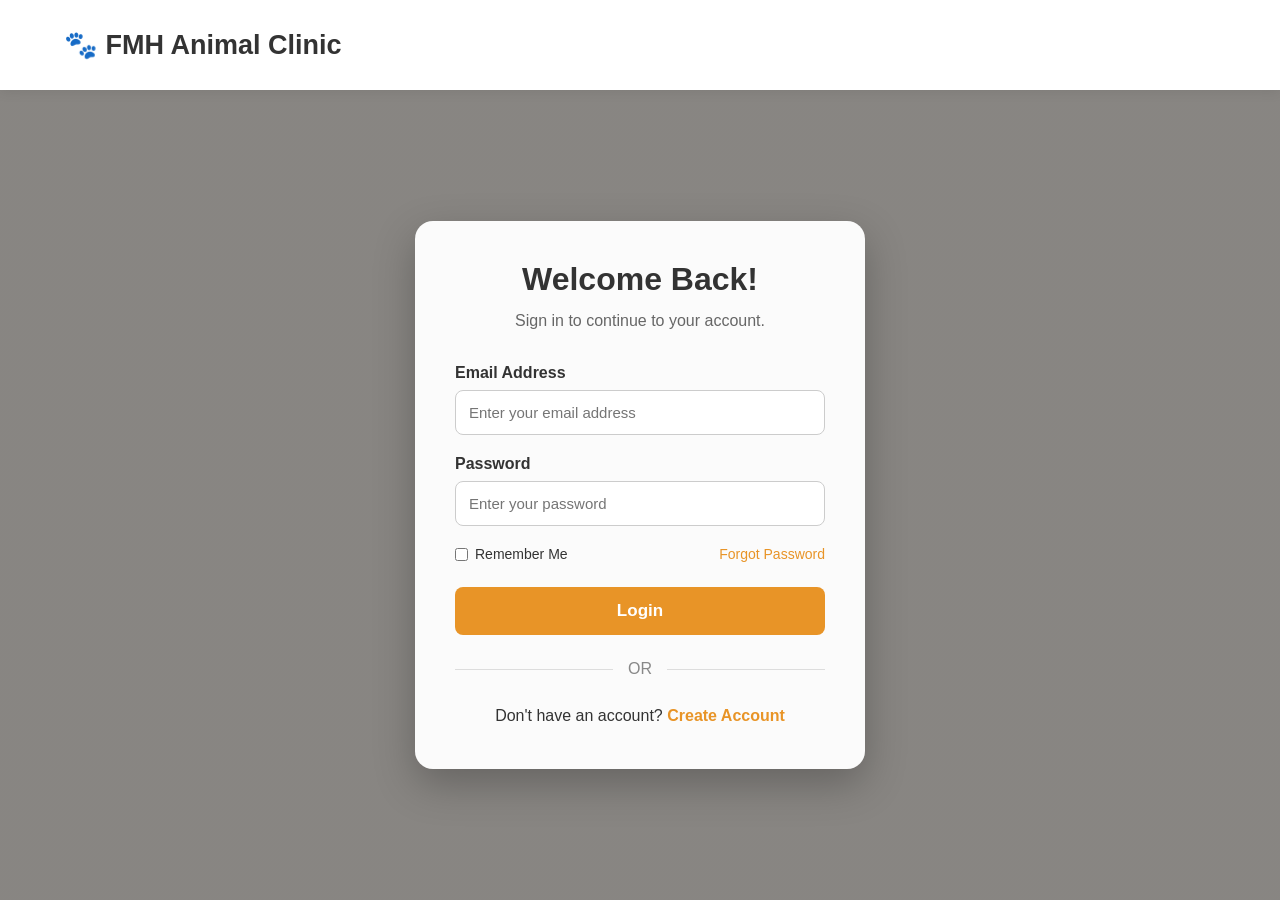
==== index.html @ 65edcec3 "Add files via upload" ====
<!DOCTYPE html>
<html lang="en">
<head>
  <meta charset="UTF-8">
  <meta name="viewport" content="width=device-width, initial-scale=1.0">
  <title>FMH Animal Clinic | Log In</title>

  <link rel="stylesheet" href="animal.css">
</head>
<body class="login-page">

  <header>

    <h2 class="logo">🐾 FMH Animal Clinic</h2>

  </header>

  <main class="login-container">

    <div class="login-card">

      <h1>Welcome Back!</h1>

      <p class="login-description">
        Sign in to continue to your account.
      </p>

      <form action="dashboard.html" method="get">

        <div class="form-group">

          <label for="email">
            Email Address
          </label>

          <input
            type="email"
            id="email"
            name="email"
            placeholder="Enter your email address"
            autocomplete="email"
            required>

        </div>

        <div class="form-group">

          <label for="password">
            Password
          </label>

          <input
            type="password"
            id="password"
            name="password"
            placeholder="Enter your password"
            autocomplete="current-password"
            required>

        </div>

        <div class="login-options">

          <label class="rememberme">

            <input
              type="checkbox"
              id="rememberme"
              name="rememberme">

            Remember Me

          </label>

          <a href="forgotpass.html">
            Forgot Password
          </a>

        </div>

        <button class="loginbtn" type="submit">
          Login
        </button>

      </form>

      <div class="divider">

        <span>OR</span>

      </div>

      <div class="register">

        <p>

          Don't have an account?

          <a href="register.html">
            Create Account
          </a>

        </p>

      </div>

    </div>

  </main>

</body>
</html>
---- animal.css ----
* {
  margin: 0;
  padding: 0;
  box-sizing: border-box;
}

html {
  scroll-behavior: smooth;
  scroll-padding-top: 90px;
}

body {
  font-family: Arial, sans-serif;
  color: #333;
  background: #f7f3ed;
}

a {
  transition: 0.3s ease;
}

header {
  width: 100%;
  min-height: 90px;
  padding: 20px 5%;
  background: white;
  display: flex;
  align-items: center;
  justify-content: space-between;
  box-shadow: 0 2px 12px rgba(0, 0, 0, 0.08);
  position: sticky;
  top: 0;
  z-index: 1000;
}

.logo {
  font-size: 27px;
  font-weight: bold;
  color: #333;
  white-space: nowrap;
}

.home-header {
  position: sticky;
}

.navigator {
  display: flex;
  align-items: center;
  gap: 35px;
}

.navigator a {
  color: #333;
  text-decoration: none;
  font-size: 16px;
  font-weight: 500;
}

.navigator a:hover {
  color: #e89427;
}

.hero {
  width: 100%;
  min-height: calc(100vh - 90px);

  background-image:
    linear-gradient(
      rgba(0, 0, 0, 0.42),
      rgba(0, 0, 0, 0.42)
    ),
    url("image/home.jpg");

  background-size: cover;
  background-position: center;
  background-repeat: no-repeat;

  display: flex;
  align-items: center;
  justify-content: center;

  text-align: center;
  color: white;

  padding: 80px 20px;
}

.hero > div {
  width: 100%;
  max-width: 900px;
}

.hero h1 {
  font-size: 55px;
  line-height: 1.15;
  margin-bottom: 25px;
}

.hero p {
  max-width: 750px;
  margin: 0 auto 40px;
  font-size: 20px;
  line-height: 1.7;
}

.bookbtn {
  display: inline-block;
  padding: 15px 32px;
  background: #e89427;
  color: white;
  text-decoration: none;
  border-radius: 8px;
  font-size: 17px;
  font-weight: bold;
}

.bookbtn:hover {
  background: #d57d13;
  transform: translateY(-3px);
}

.services {
  width: 100%;
  min-height: 100vh;

  background-image:
    linear-gradient(
      rgba(0, 0, 0, 0.48),
      rgba(0, 0, 0, 0.48)
    ),
    url("image/services.jpg");

  background-size: cover;
  background-position: center;
  background-repeat: no-repeat;

  padding: 100px 7%;

  text-align: center;
  color: white;
}

.services h2 {
  font-size: 45px;
  margin-bottom: 15px;
}

.services > p {
  font-size: 19px;
  margin-bottom: 60px;
}

.services > div {
  width: 280px;
  height: 190px;

  display: inline-flex;
  align-items: center;
  justify-content: center;

  margin: 15px;

  background: rgba(255, 255, 255, 0.95);
  color: #333;

  border-radius: 18px;

  font-size: 22px;
  font-weight: bold;

  box-shadow: 0 10px 30px rgba(0, 0, 0, 0.25);

  transition: 0.3s ease;
}

.services > div:hover {
  transform: translateY(-10px);
}

#aboutus.contact {
  width: 100%;
  min-height: 100vh;

  background-image:
    linear-gradient(
      rgba(0, 0, 0, 0.48),
      rgba(0, 0, 0, 0.48)
    ),
    url("image/about.jpg");

  background-size: cover;
  background-position: center;
  background-repeat: no-repeat;

  display: flex;
  flex-direction: column;
  align-items: center;
  justify-content: center;

  text-align: center;
  color: white;

  padding: 100px 20px;
}

#aboutus h2 {
  font-size: 45px;
  margin-bottom: 30px;
}

#aboutus p {
  width: 100%;
  max-width: 750px;

  font-size: 19px;
  line-height: 1.8;

  margin-bottom: 18px;
}

#contact.contact {
  width: 100%;
  min-height: 100vh;

  background-image:
    linear-gradient(
      rgba(0, 0, 0, 0.52),
      rgba(0, 0, 0, 0.52)
    ),
    url("image/contact.jpg");

  background-size: cover;
  background-position: center;
  background-repeat: no-repeat;

  display: flex;
  flex-direction: column;
  align-items: center;
  justify-content: center;

  text-align: center;
  color: white;

  padding: 100px 20px;
}

#contact h2 {
  font-size: 45px;
  margin-bottom: 35px;
}

#contact p {
  font-size: 20px;
  margin-bottom: 15px;
}

footer {
  width: 100%;
  background: #222;
  color: white;
  text-align: center;
  padding: 25px 20px;
  font-size: 15px;
}

.login-page {
  min-height: 100vh;

  background-image:
    linear-gradient(
      rgba(0, 0, 0, 0.45),
      rgba(0, 0, 0, 0.45)
    ),
    url("image/home.jpg");

  background-size: cover;
  background-position: center;
  background-repeat: no-repeat;
}

.login-page header,
.account-page header {
  position: relative;
}

.login-container {
  width: 100%;
  min-height: calc(100vh - 90px);

  display: flex;
  align-items: center;
  justify-content: center;

  padding: 60px 20px;
}

.login-card {
  width: 100%;
  max-width: 450px;

  background: rgba(255, 255, 255, 0.97);

  padding: 40px;

  border-radius: 18px;

  box-shadow: 0 15px 40px rgba(0, 0, 0, 0.25);
}

.login-card h1 {
  text-align: center;
  font-size: 32px;
  margin-bottom: 10px;
}

.login-description {
  text-align: center;
  color: #666;
  line-height: 1.6;
  margin-bottom: 30px;
}

.form-group {
  margin-bottom: 20px;
}

.form-group label {
  display: block;
  margin-bottom: 8px;
  font-weight: bold;
}

.form-group input,
.form-group select,
.form-group textarea {
  width: 100%;

  padding: 13px;

  border: 1px solid #ccc;
  border-radius: 8px;

  font-family: Arial, sans-serif;
  font-size: 15px;

  background: white;
}

.form-group input:focus,
.form-group select:focus,
.form-group textarea:focus {
  outline: none;
  border-color: #e89427;
  box-shadow: 0 0 0 2px rgba(232, 148, 39, 0.12);
}

.login-options {
  display: flex;
  align-items: center;
  justify-content: space-between;

  margin: 10px 0 25px;

  font-size: 14px;
}

.rememberme {
  display: flex;
  align-items: center;
  gap: 7px;
}

.rememberme input {
  width: auto;
}

.login-options a {
  color: #e89427;
  text-decoration: none;
}

.login-options a:hover {
  text-decoration: underline;
}

.loginbtn,
.regisbtn,
.primary-btn {
  border: none;
  cursor: pointer;
  font-family: Arial, sans-serif;
}

.loginbtn {
  width: 100%;
  padding: 14px;

  background: #e89427;
  color: white;

  border-radius: 8px;

  font-size: 17px;
  font-weight: bold;
}

.loginbtn:hover,
.regisbtn:hover,
.primary-btn:hover {
  background: #d57d13;
  transform: translateY(-2px);
}

.divider {
  display: flex;
  align-items: center;
  gap: 15px;

  margin: 25px 0;

  color: #888;
}

.divider::before,
.divider::after {
  content: "";
  flex: 1;
  height: 1px;
  background: #ddd;
}

.register,
.relog {
  text-align: center;
}

.register p,
.relog p {
  line-height: 1.6;
}

.register a,
.relog a {
  color: #e89427;
  text-decoration: none;
  font-weight: bold;
}

.register a:hover,
.relog a:hover {
  text-decoration: underline;
}

.account-page {
  min-height: 100vh;

  background-image:
    linear-gradient(
      rgba(0, 0, 0, 0.45),
      rgba(0, 0, 0, 0.45)
    ),
    url("image/home.jpg");

  background-size: cover;
  background-position: center;
  background-repeat: no-repeat;
}

.account-container {
  width: 100%;
  min-height: calc(100vh - 90px);

  display: flex;
  align-items: center;
  justify-content: center;

  padding: 60px 20px;
}

.account-card {
  width: 100%;
  max-width: 550px;

  background: rgba(255, 255, 255, 0.97);

  padding: 40px;

  border-radius: 18px;

  box-shadow: 0 15px 40px rgba(0, 0, 0, 0.25);
}

.account-card h1 {
  text-align: center;
  font-size: 32px;
  margin-bottom: 10px;
}

.account-description {
  text-align: center;
  color: #666;
  line-height: 1.6;
  margin-bottom: 30px;
}

.form-row {
  display: grid;
  grid-template-columns: 1fr 1fr;
  gap: 20px;
}

.tnc {
  margin: 20px 0;
  font-size: 14px;
}

.tnc label {
  display: flex;
  align-items: flex-start;
  gap: 8px;
  line-height: 1.5;
}

.tnc input {
  margin-top: 3px;
}

.tnc a {
  color: #e89427;
  text-decoration: none;
  font-weight: bold;
}

.tnc a:hover {
  text-decoration: underline;
}

.regisbtn {
  width: 100%;
  padding: 14px;

  background: #e89427;
  color: white;

  border-radius: 8px;

  font-size: 17px;
  font-weight: bold;
}

.dashboard-page {
  min-height: 100vh;
  background: #f7f3ed;
}

.app-header {
  min-height: 85px;
  padding: 18px 4%;
  gap: 30px;
}

.app-nav {
  display: flex;
  align-items: center;
  justify-content: center;
  gap: 8px;
}

.app-nav a {
  padding: 10px 14px;

  color: #444;

  text-decoration: none;

  border-radius: 8px;

  font-size: 15px;
  font-weight: 500;
}

.app-nav a:hover {
  color: #e89427;
  background: #fff5e8;
}

.app-nav a.active {
  background: #e89427;
  color: white;
}

.profile-link {
  color: #444;
  text-decoration: none;
  font-weight: bold;
  white-space: nowrap;
}

.profile-link:hover {
  color: #e89427;
}

.dashboard-container {
  width: 100%;
  max-width: 1250px;

  margin: 0 auto;

  padding: 60px 5%;
}

.welcome-section {
  margin-bottom: 40px;
}

.welcome-section h1 {
  font-size: 38px;
  margin-bottom: 10px;
}

.welcome-section p {
  color: #666;
  font-size: 17px;
}

.quick-actions {
  display: grid;
  grid-template-columns: repeat(3, 1fr);
  gap: 25px;

  margin-bottom: 40px;
}

.dashboard-card {
  display: block;

  padding: 30px;

  background: white;

  color: #333;

  text-decoration: none;

  border-radius: 16px;

  box-shadow: 0 7px 25px rgba(0, 0, 0, 0.08);

  transition: 0.3s ease;
}

.dashboard-card:hover {
  transform: translateY(-6px);

  box-shadow: 0 12px 30px rgba(0, 0, 0, 0.12);
}

.dashboard-icon {
  display: block;

  font-size: 40px;

  margin-bottom: 20px;
}

.dashboard-card h3 {
  font-size: 21px;
  margin-bottom: 12px;
}

.dashboard-card p {
  color: #666;
  line-height: 1.6;
}

.dashboard-summary {
  display: grid;
  grid-template-columns: repeat(3, 1fr);
  gap: 25px;
}

.summary-box {
  display: flex;
  align-items: center;
  gap: 20px;

  padding: 25px;

  background: white;

  border-radius: 16px;

  box-shadow: 0 7px 25px rgba(0, 0, 0, 0.08);
}

.summary-box > span {
  font-size: 35px;
}

.summary-box h3 {
  font-size: 30px;
  margin-bottom: 5px;
}

.summary-box p {
  color: #666;
}

.form-page {
  width: 100%;
  max-width: 850px;

  margin: 0 auto;

  padding: 60px 20px;
}

.page-heading {
  text-align: center;
  margin-bottom: 35px;
}

.page-heading h1 {
  font-size: 38px;
  margin-bottom: 10px;
}

.page-heading p {
  color: #666;
  font-size: 17px;
  line-height: 1.6;
}

.appointment-form,
.pet-form {
  width: 100%;

  background: white;

  padding: 40px;

  border-radius: 18px;

  box-shadow: 0 7px 25px rgba(0, 0, 0, 0.08);
}

.appointment-form h2,
.pet-form h2 {
  font-size: 23px;

  margin-bottom: 25px;

  color: #333;
}

.form-section-title {
  padding-top: 15px;

  margin-top: 25px !important;

  border-top: 1px solid #eee;
}

.appointment-form .form-group,
.pet-form .form-group {
  margin-bottom: 20px;
}

.appointment-form textarea,
.pet-form textarea {
  resize: vertical;
  min-height: 120px;
}

.primary-btn {
  display: inline-flex;

  align-items: center;
  justify-content: center;

  padding: 14px 24px;

  background: #e89427;

  color: white;

  text-decoration: none;

  border-radius: 8px;

  font-size: 16px;
  font-weight: bold;
}

.appointment-form .primary-btn {
  width: 100%;
  margin-top: 10px;
}

.pets-container {
  width: 100%;
  max-width: 1200px;

  margin: 0 auto;

  padding: 60px 5%;
}

.pet-heading {
  display: flex;

  align-items: center;

  justify-content: space-between;

  gap: 30px;

  text-align: left;
}

.pet-heading .primary-btn {
  white-space: nowrap;
}

.petlist {
  display: grid;

  grid-template-columns: repeat(3, 1fr);

  gap: 25px;
}

.pet-card {
  background: white;

  padding: 30px;

  border-radius: 18px;

  box-shadow: 0 7px 25px rgba(0, 0, 0, 0.08);

  transition: 0.3s ease;
}

.pet-card:hover {
  transform: translateY(-5px);

  box-shadow: 0 12px 30px rgba(0, 0, 0, 0.12);
}

.pet-icon {
  width: 70px;
  height: 70px;

  display: flex;
  align-items: center;
  justify-content: center;

  background: #fff4e5;

  border-radius: 50%;

  font-size: 38px;

  margin-bottom: 20px;
}

.pet-info h2 {
  font-size: 25px;
  margin-bottom: 15px;
}

.pet-info p {
  color: #666;

  margin-bottom: 9px;

  line-height: 1.5;
}

.pet-info strong {
  color: #333;
}

.pet-actions {
  margin-top: 25px;

  padding-top: 20px;

  border-top: 1px solid #eee;
}

.pet-actions a {
  color: #e89427;

  text-decoration: none;

  font-weight: bold;
}

.pet-actions a:hover {
  color: #d57d13;
}

.form-buttons {
  display: flex;

  justify-content: flex-end;

  align-items: center;

  gap: 15px;

  margin-top: 30px;
}

.cancel-btn {
  padding: 14px 24px;

  background: #eee;

  color: #444;

  text-decoration: none;

  border-radius: 8px;

  font-weight: bold;
}

.cancel-btn:hover {
  background: #ddd;
}

.form-buttons .primary-btn {
  border: none;
  cursor: pointer;
  font-family: Arial, sans-serif;
}

@media (max-width: 1000px) {

  .app-header {
    flex-wrap: wrap;

    justify-content: center;
  }

  .app-header .logo {
    width: 100%;
    text-align: center;
  }

  .app-nav {
    flex-wrap: wrap;
  }

  .quick-actions,
  .dashboard-summary {
    grid-template-columns: 1fr 1fr;
  }

  .petlist {
    grid-template-columns: 1fr 1fr;
  }

  .hero h1 {
    font-size: 45px;
  }
}

@media (max-width: 700px) {

  header {
    padding: 18px 20px;

    flex-wrap: wrap;

    justify-content: center;

    gap: 18px;
  }

  .logo {
    width: 100%;

    text-align: center;

    font-size: 23px;
  }

  .navigator {
    width: 100%;

    flex-wrap: wrap;

    justify-content: center;

    gap: 12px;
  }

  .navigator a {
    font-size: 14px;
  }

  .hero {
    min-height: calc(100vh - 130px);

    padding: 60px 20px;
  }

  .hero h1 {
    font-size: 34px;
  }

  .hero p {
    font-size: 16px;
  }

  .services {
    padding: 70px 20px;
  }

  .services h2,
  #aboutus h2,
  #contact h2 {
    font-size: 34px;
  }

  .services > div {
    display: flex;

    width: 100%;

    height: 150px;

    margin: 10px 0;
  }

  .login-container,
  .account-container {
    padding: 40px 15px;
  }

  .login-card,
  .account-card {
    padding: 28px 20px;
  }

  .account-card h1,
  .login-card h1 {
    font-size: 28px;
  }

  .form-row {
    grid-template-columns: 1fr;

    gap: 0;
  }

  .app-header {
    padding: 18px 15px;
  }

  .app-nav {
    width: 100%;

    gap: 5px;
  }

  .app-nav a {
    padding: 8px 9px;

    font-size: 12px;
  }

  .profile-link {
    font-size: 14px;
  }

  .dashboard-container,
  .pets-container {
    padding: 40px 20px;
  }

  .welcome-section h1,
  .page-heading h1 {
    font-size: 30px;
  }

  .quick-actions,
  .dashboard-summary,
  .petlist {
    grid-template-columns: 1fr;
  }

  .pet-heading {
    flex-direction: column;

    align-items: flex-start;
  }

  .appointment-form,
  .pet-form {
    padding: 25px 20px;
  }

  .form-buttons {
    flex-direction: column-reverse;

    align-items: stretch;
  }

  .form-buttons .primary-btn,
  .cancel-btn {
    width: 100%;

    text-align: center;
  }
}


.forgot-card {
  max-width: 670px;
}

.forgot-icon {
  width: 70px;
  height: 70px;
  margin: 0 auto 20px;
  border-radius: 50%;
  background: #fff0d9;
  display: flex;
  align-items: center;
  justify-content: center;
  font-size: 32px;
}

.forgot-card h1 {
  text-align: center;
  font-size: 38px;
  margin-bottom: 12px;
}

.forgot-card .account-description {
  max-width: 500px;
  margin: 0 auto 35px;
  line-height: 1.6;
}

.forgot-card .form-group {
  margin-bottom: 22px;
}

.forgot-card .form-group label {
  display: block;
  margin-bottom: 9px;
  font-weight: bold;
  font-size: 16px;
}

.forgot-card .form-group input {
  width: 100%;
  padding: 15px;
  border: 1px solid #ccc;
  border-radius: 10px;
  font-size: 16px;
  box-sizing: border-box;
}

.forgot-card .form-group input:focus {
  outline: none;
  border-color: #e89427;
  box-shadow: 0 0 0 3px rgba(232, 148, 39, 0.12);
}

.reset-btn {
  display: block;
  width: 230px;
  padding: 15px 24px;
  margin: 10px auto 0;
  border: none;
  border-radius: 10px;
  background: #e89427;
  color: white;
  font-size: 17px;
  font-weight: bold;
  cursor: pointer;
  text-align: center;
  transition: 0.3s;
}

.reset-btn:hover {
  background: #d57d13;
  transform: translateY(-2px);
  box-shadow: 0 6px 15px rgba(213, 125, 19, 0.25);
}

.forgot-card .divider {
  margin: 28px 0;
}

.help-box {
  display: flex;
  align-items: center;
  gap: 15px;
  padding: 17px;
  background: #fff8ed;
  border: 1px solid #f6d9ad;
  border-radius: 12px;
  margin-bottom: 30px;
}

.help-box > span:first-child {
  font-size: 23px;
}

.help-box > span:last-child {
  margin-left: auto;
  font-size: 28px;
  color: #e89427;
}

.help-box strong {
  display: block;
  margin-bottom: 5px;
  color: #333;
}

.help-box p {
  margin: 0;
  color: #666;
  font-size: 14px;
}

.forgot-card .relog {
  text-align: center;
}

.forgot-card .relog p {
  margin: 0;
}

.forgot-card .relog a {
  color: #e89427;
  text-decoration: none;
  font-weight: bold;
}

.forgot-card .relog a:hover {
  text-decoration: underline;
}

@media (max-width: 600px) {
  .forgot-card .reset-btn {
    width: 100%;
  }

  .forgot-card h1 {
    font-size: 30px;
  }

  .forgot-card {
    padding: 30px 20px;
  }

  .help-box {
    align-items: flex-start;
  }
}

.resetbtn {
  display: block;
  width: 100%;
  padding: 15px;
  margin: 20px 0 0;
  border: none;
  border-radius: 10px;
  background: #e89427;
  color: white;
  font-size: 17px;
  font-weight: bold;
  text-align: center;
  cursor: pointer;
  box-sizing: border-box;
  transition: 0.3s;
}

.resetbtn:hover {
  background: #d57d13;
  transform: translateY(-2px);
}

/* ========================================
   APPOINTMENT HISTORY PAGE
   ======================================== */

.history-container {
  width: 100%;
  max-width: 1200px;

  margin: 0 auto;

  padding: 60px 5%;
}

.history-list {
  display: grid;

  grid-template-columns: repeat(2, 1fr);

  gap: 25px;

  margin-top: 35px;
}

.history-card {
  background: white;

  padding: 30px;

  border-radius: 18px;

  box-shadow: 0 7px 25px rgba(0, 0, 0, 0.08);

  transition: 0.3s ease;
}

.history-card:hover {
  transform: translateY(-5px);

  box-shadow: 0 12px 30px rgba(0, 0, 0, 0.12);
}

.history-card h2 {
  font-size: 24px;

  margin-bottom: 8px;

  color: #333;
}

.history-card > p {
  color: #666;

  margin-bottom: 20px;

  line-height: 1.5;
}

.history-details {
  padding-top: 20px;

  border-top: 1px solid #eee;
}

.history-details p {
  color: #555;

  margin-bottom: 10px;

  line-height: 1.5;
}

.history-details strong {
  color: #333;
}

.history-icon {
  width: 65px;
  height: 65px;

  display: flex;
  align-items: center;
  justify-content: center;

  background: #fff4e5;

  border-radius: 50%;

  font-size: 34px;

  margin-bottom: 20px;
}

.history-status {
  display: inline-block;

  margin-top: 10px;

  padding: 7px 12px;

  background: #fff0d9;

  color: #e89427;

  border-radius: 20px;

  font-size: 13px;

  font-weight: bold;
}

/* No appointments */

.no-history {
  width: 100%;

  background: white;

  padding: 50px 30px;

  border-radius: 18px;

  box-shadow: 0 7px 25px rgba(0, 0, 0, 0.08);

  text-align: center;

  margin-top: 35px;
}

.no-history-icon {
  font-size: 45px;

  margin-bottom: 15px;
}

.no-history h2 {
  font-size: 25px;

  margin-bottom: 10px;
}

.no-history p {
  color: #666;

  line-height: 1.6;
}


/* ========================================
   PROFILE PAGE
   ======================================== */

.profile-container {
  width: 100%;
  max-width: 1000px;

  margin: 0 auto;

  padding: 60px 20px;
}

.profile-card {
  width: 100%;

  background: white;

  padding: 40px;

  border-radius: 18px;

  box-shadow: 0 7px 25px rgba(0, 0, 0, 0.08);

  text-align: center;
}

.profile-avatar {
  width: 100px;
  height: 100px;

  margin: 0 auto 20px;

  display: flex;
  align-items: center;
  justify-content: center;

  background: #fff4e5;

  border-radius: 50%;

  font-size: 50px;
}

.profile-info h2 {
  font-size: 28px;

  margin-bottom: 8px;
}

.profile-info p {
  color: #666;

  font-size: 16px;

  margin-bottom: 35px;
}

.profile-details {
  width: 100%;

  display: grid;

  grid-template-columns: repeat(3, 1fr);

  gap: 20px;

  margin-bottom: 30px;
}

.profile-detail {
  display: flex;

  align-items: center;

  gap: 15px;

  padding: 20px;

  background: #fafafa;

  border: 1px solid #eee;

  border-radius: 12px;

  text-align: left;
}

.profile-detail > span {
  width: 45px;
  height: 45px;

  flex-shrink: 0;

  display: flex;
  align-items: center;
  justify-content: center;

  background: #fff0d9;

  border-radius: 50%;

  font-size: 21px;
}

.profile-detail small {
  display: block;

  margin-bottom: 5px;

  color: #888;

  font-size: 13px;
}

.profile-detail p {
  margin: 0;

  color: #333;

  font-size: 15px;

  font-weight: bold;

  word-break: break-word;
}

.profile-actions {
  display: flex;

  justify-content: center;

  align-items: center;

  gap: 15px;

  padding-top: 25px;

  border-top: 1px solid #eee;
}

.profile-actions .primary-btn,
.profile-actions .cancel-btn {
  min-width: 150px;

  text-align: center;
}

.profile-actions .primary-btn {
  border: none;

  cursor: pointer;

  font-family: Arial, sans-serif;
}


/* Active Profile */

.profile-link.active-profile {
  background: #e89427;

  color: white;

  padding: 10px 14px;

  border-radius: 8px;
}

.profile-link.active-profile:hover {
  background: #d57d13;

  color: white;
}


/* ========================================
   HISTORY + PROFILE RESPONSIVE
   ======================================== */

@media (max-width: 900px) {

  .history-list {
    grid-template-columns: 1fr;
  }

  .profile-details {
    grid-template-columns: 1fr;
  }

}


@media (max-width: 700px) {

  .history-container {
    padding: 40px 20px;
  }

  .history-card {
    padding: 25px 20px;
  }

  .profile-container {
    padding: 40px 20px;
  }

  .profile-card {
    padding: 30px 20px;
  }

  .profile-avatar {
    width: 85px;
    height: 85px;

    font-size: 42px;
  }

  .profile-info h2 {
    font-size: 25px;
  }

  .profile-actions {
    flex-direction: column;

    align-items: stretch;
  }

  .profile-actions .primary-btn,
  .profile-actions .cancel-btn {
    width: 100%;
  }

}
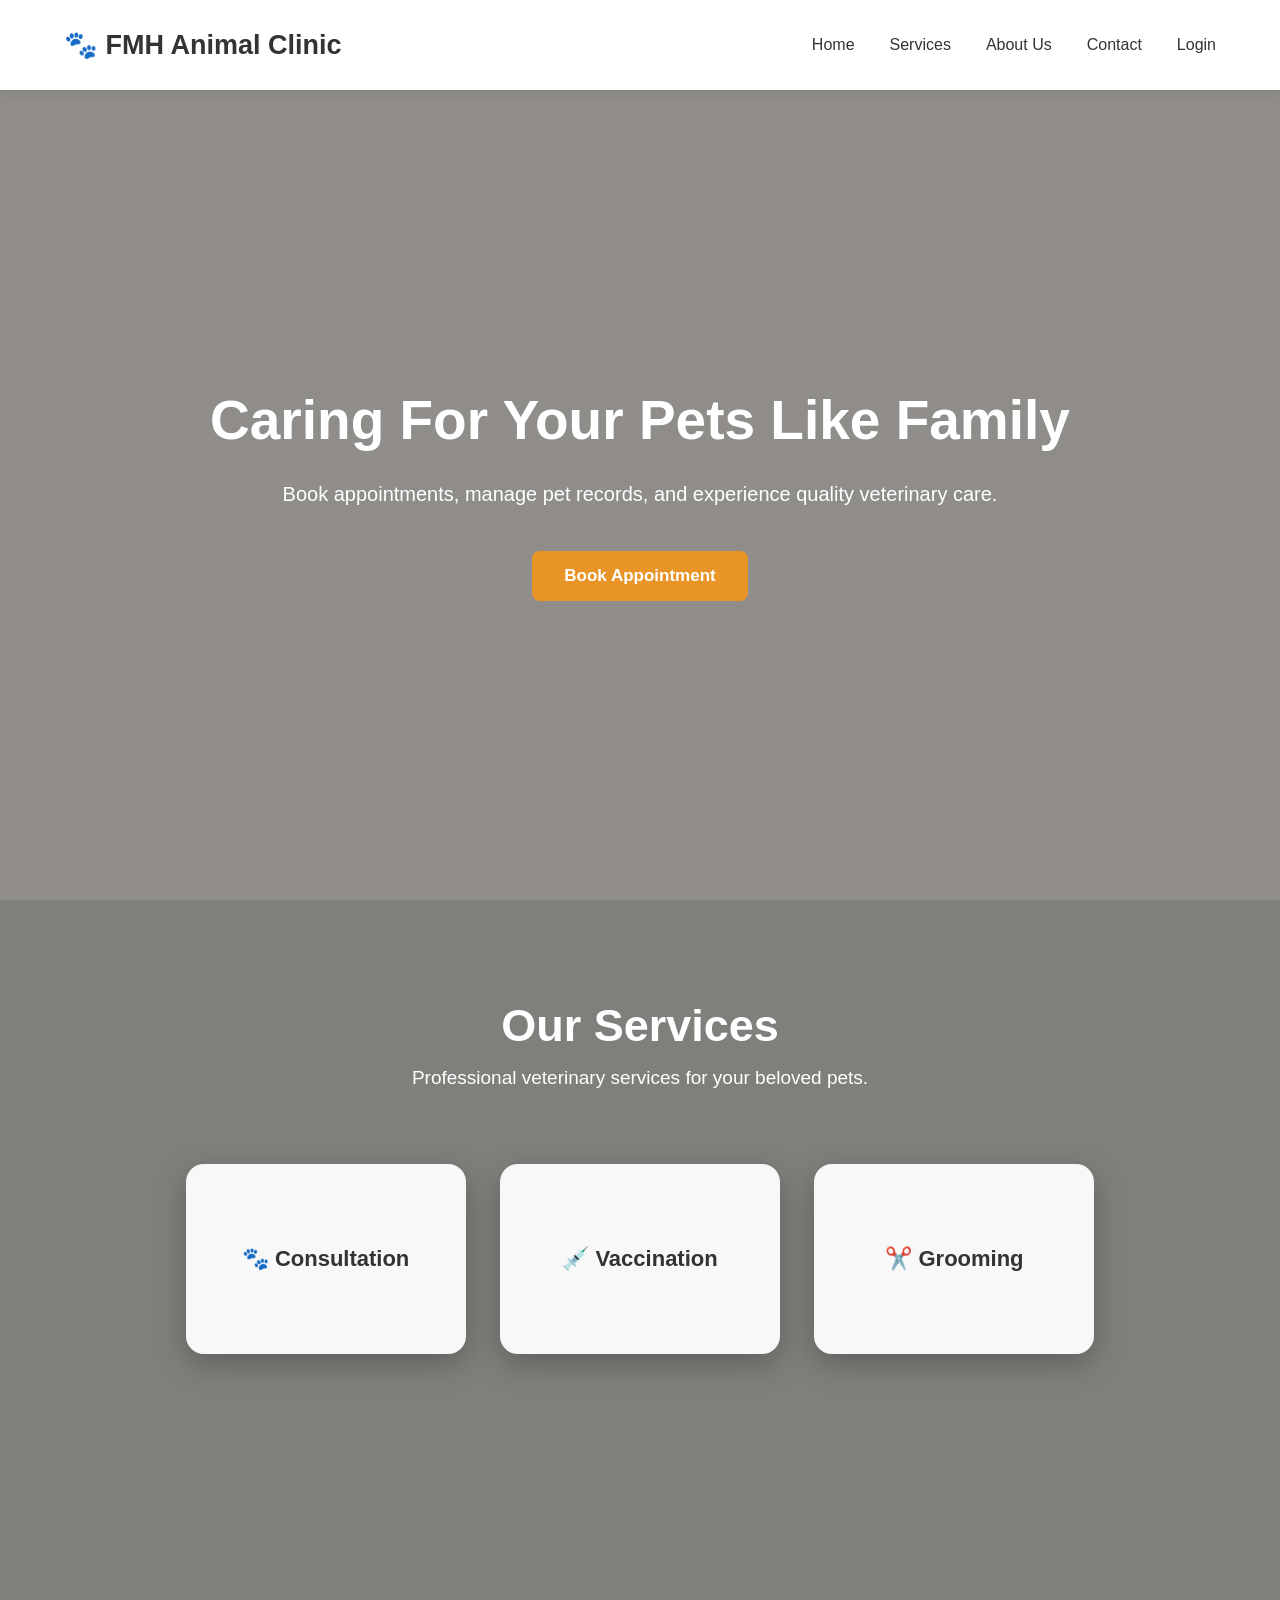
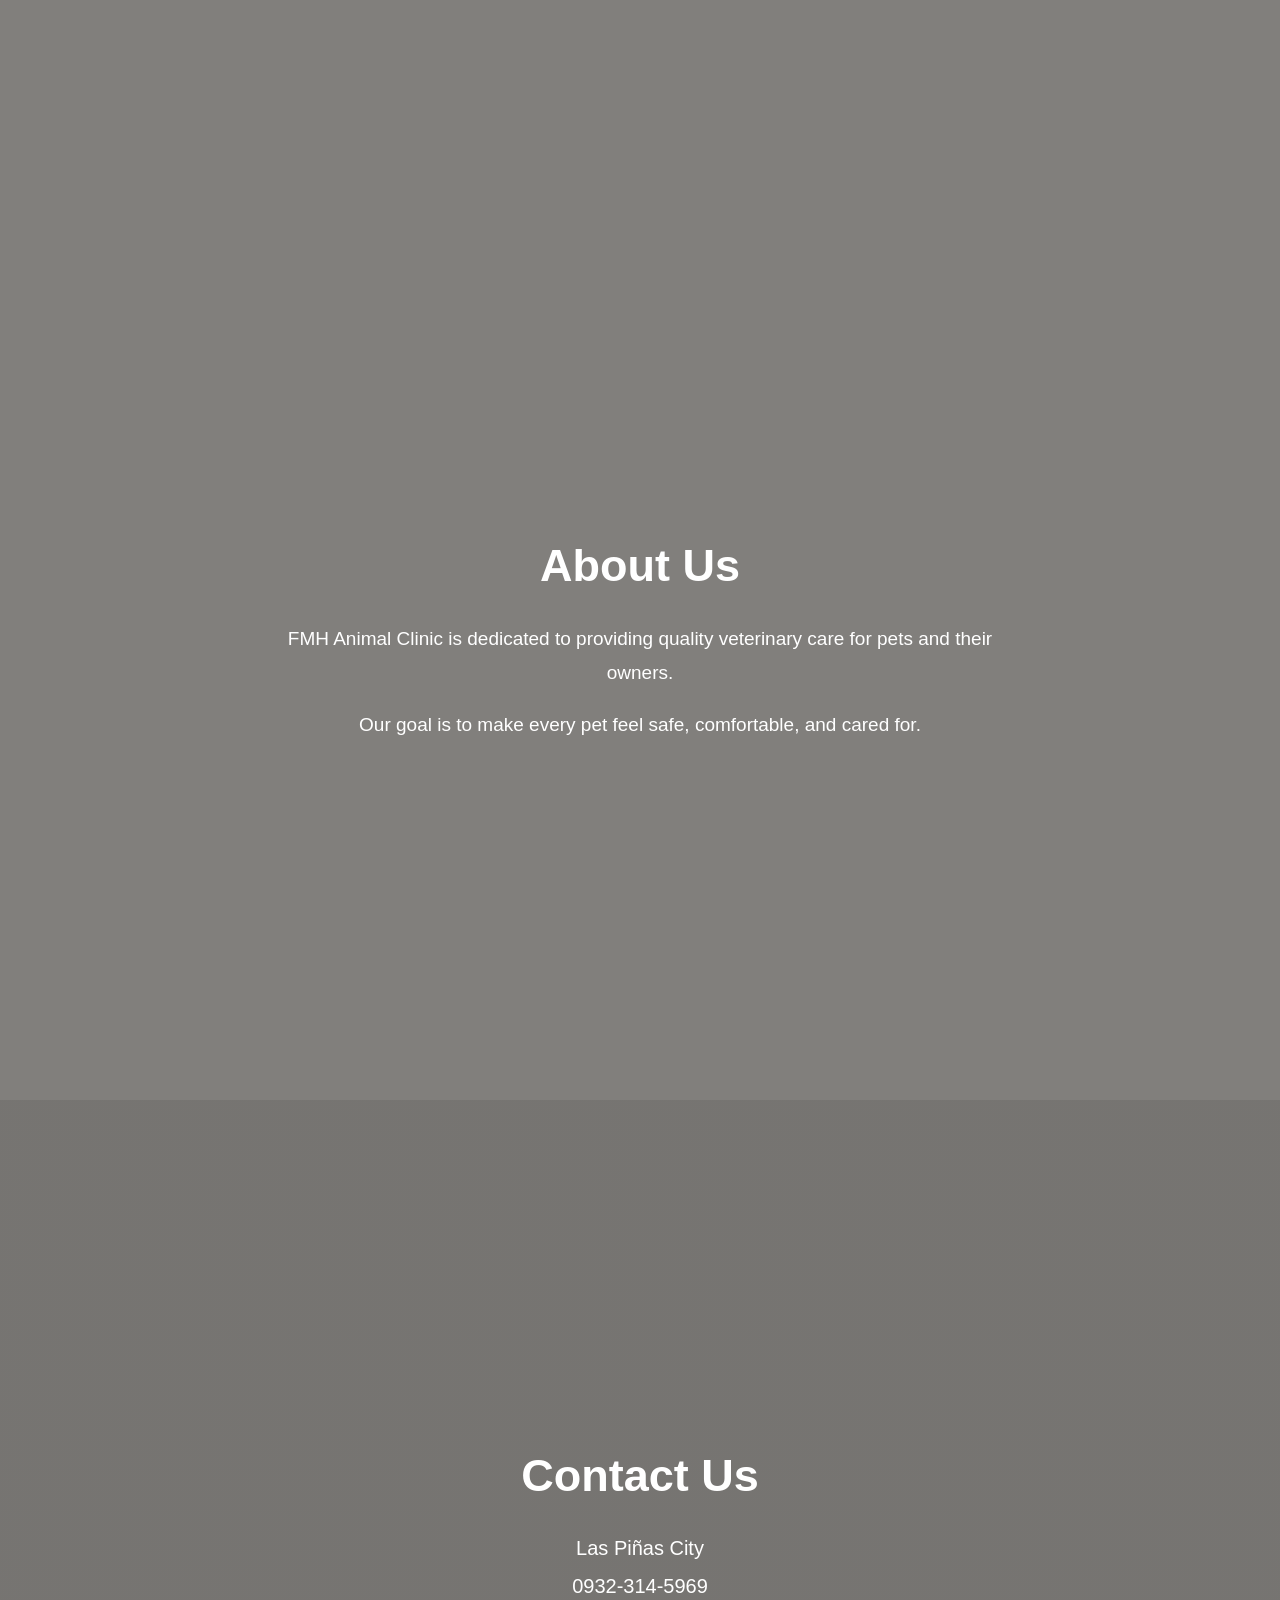
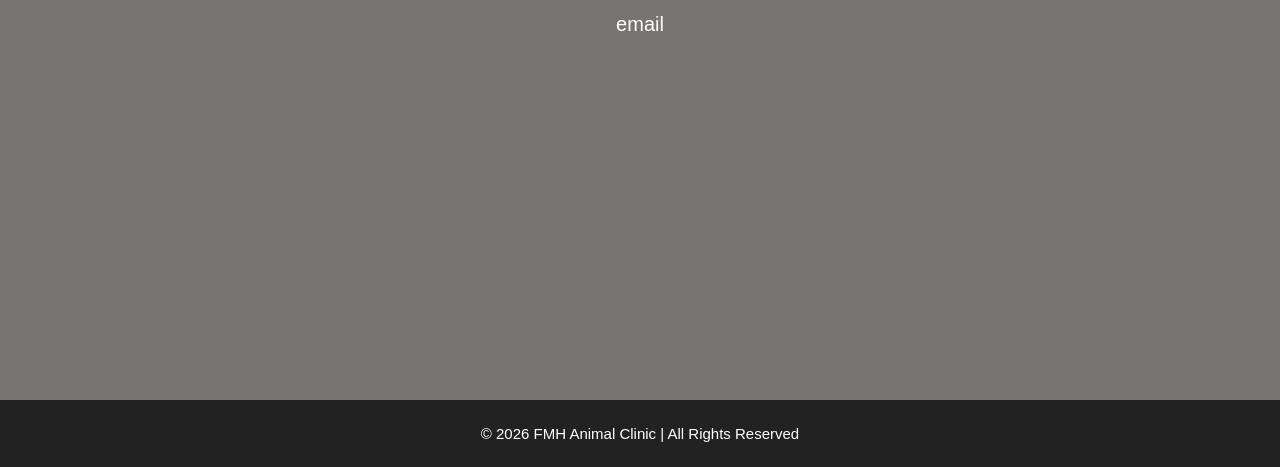
==== commit 8cdc5253: "Add files via upload" ====
--- a/index.html
+++ b/index.html
@@ -3,110 +3,96 @@
 <head>
   <meta charset="UTF-8">
   <meta name="viewport" content="width=device-width, initial-scale=1.0">
-  <title>FMH Animal Clinic | Log In</title>
+  <title>FMH Animal Clinic</title>
 
   <link rel="stylesheet" href="animal.css">
 </head>
-<body class="login-page">
+<body class="home-page">
 
-  <header>
+  <header class="home-header">
 
-    <h2 class="logo">🐾 FMH Animal Clinic</h2>
+    <div class="logo">
+
+      🐾 FMH Animal Clinic
+
+    </div>
+
+    <nav class="navigator">
+
+      <a href="#home">Home</a>
+      <a href="#services">Services</a>
+      <a href="#aboutus">About Us</a>
+      <a href="#contact">Contact</a>
+      <a href="login.html">Login</a>
+
+    </nav>
 
   </header>
 
-  <main class="login-container">
+  <section id="home" class="hero">
 
-    <div class="login-card">
+    <div>
 
-      <h1>Welcome Back!</h1>
+      <h1>Caring For Your Pets Like Family</h1>
 
-      <p class="login-description">
-        Sign in to continue to your account.
+      <p>
+        Book appointments, manage pet records, and experience quality veterinary care.
       </p>
 
-      <form action="dashboard.html" method="get">
-
-        <div class="form-group">
-
-          <label for="email">
-            Email Address
-          </label>
-
-          <input
-            type="email"
-            id="email"
-            name="email"
-            placeholder="Enter your email address"
-            autocomplete="email"
-            required>
-
-        </div>
-
-        <div class="form-group">
-
-          <label for="password">
-            Password
-          </label>
-
-          <input
-            type="password"
-            id="password"
-            name="password"
-            placeholder="Enter your password"
-            autocomplete="current-password"
-            required>
-
-        </div>
-
-        <div class="login-options">
-
-          <label class="rememberme">
-
-            <input
-              type="checkbox"
-              id="rememberme"
-              name="rememberme">
-
-            Remember Me
-
-          </label>
-
-          <a href="forgotpass.html">
-            Forgot Password
-          </a>
-
-        </div>
-
-        <button class="loginbtn" type="submit">
-          Login
-        </button>
-
-      </form>
-
-      <div class="divider">
-
-        <span>OR</span>
-
-      </div>
-
-      <div class="register">
-
-        <p>
-
-          Don't have an account?
-
-          <a href="register.html">
-            Create Account
-          </a>
-
-        </p>
-
-      </div>
+      <a href="login.html" class="bookbtn">
+        Book Appointment
+      </a>
 
     </div>
 
-  </main>
+  </section>
+
+  <section id="services" class="services">
+
+    <h2>Our Services</h2>
+
+    <p>
+      Professional veterinary services for your beloved pets.
+    </p>
+
+    <div>🐾 Consultation</div>
+
+    <div>💉 Vaccination</div>
+
+    <div>✂️ Grooming</div>
+
+  </section>
+
+  <section id="aboutus" class="contact">
+
+    <h2>About Us</h2>
+
+    <p>
+      FMH Animal Clinic is dedicated to providing quality veterinary
+      care for pets and their owners.
+    </p>
+
+    <p>
+      Our goal is to make every pet feel safe, comfortable, and cared for.
+    </p>
+
+  </section>
+
+  <section id="contact" class="contact">
+
+    <h2>Contact Us</h2>
+
+    <p>Las Piñas City</p>
+
+    <p>0932-314-5969</p>
+
+    <p>email</p>
+
+  </section>
+
+  <footer>
+    © 2026 FMH Animal Clinic | All Rights Reserved
+  </footer>
 
 </body>
 </html>
